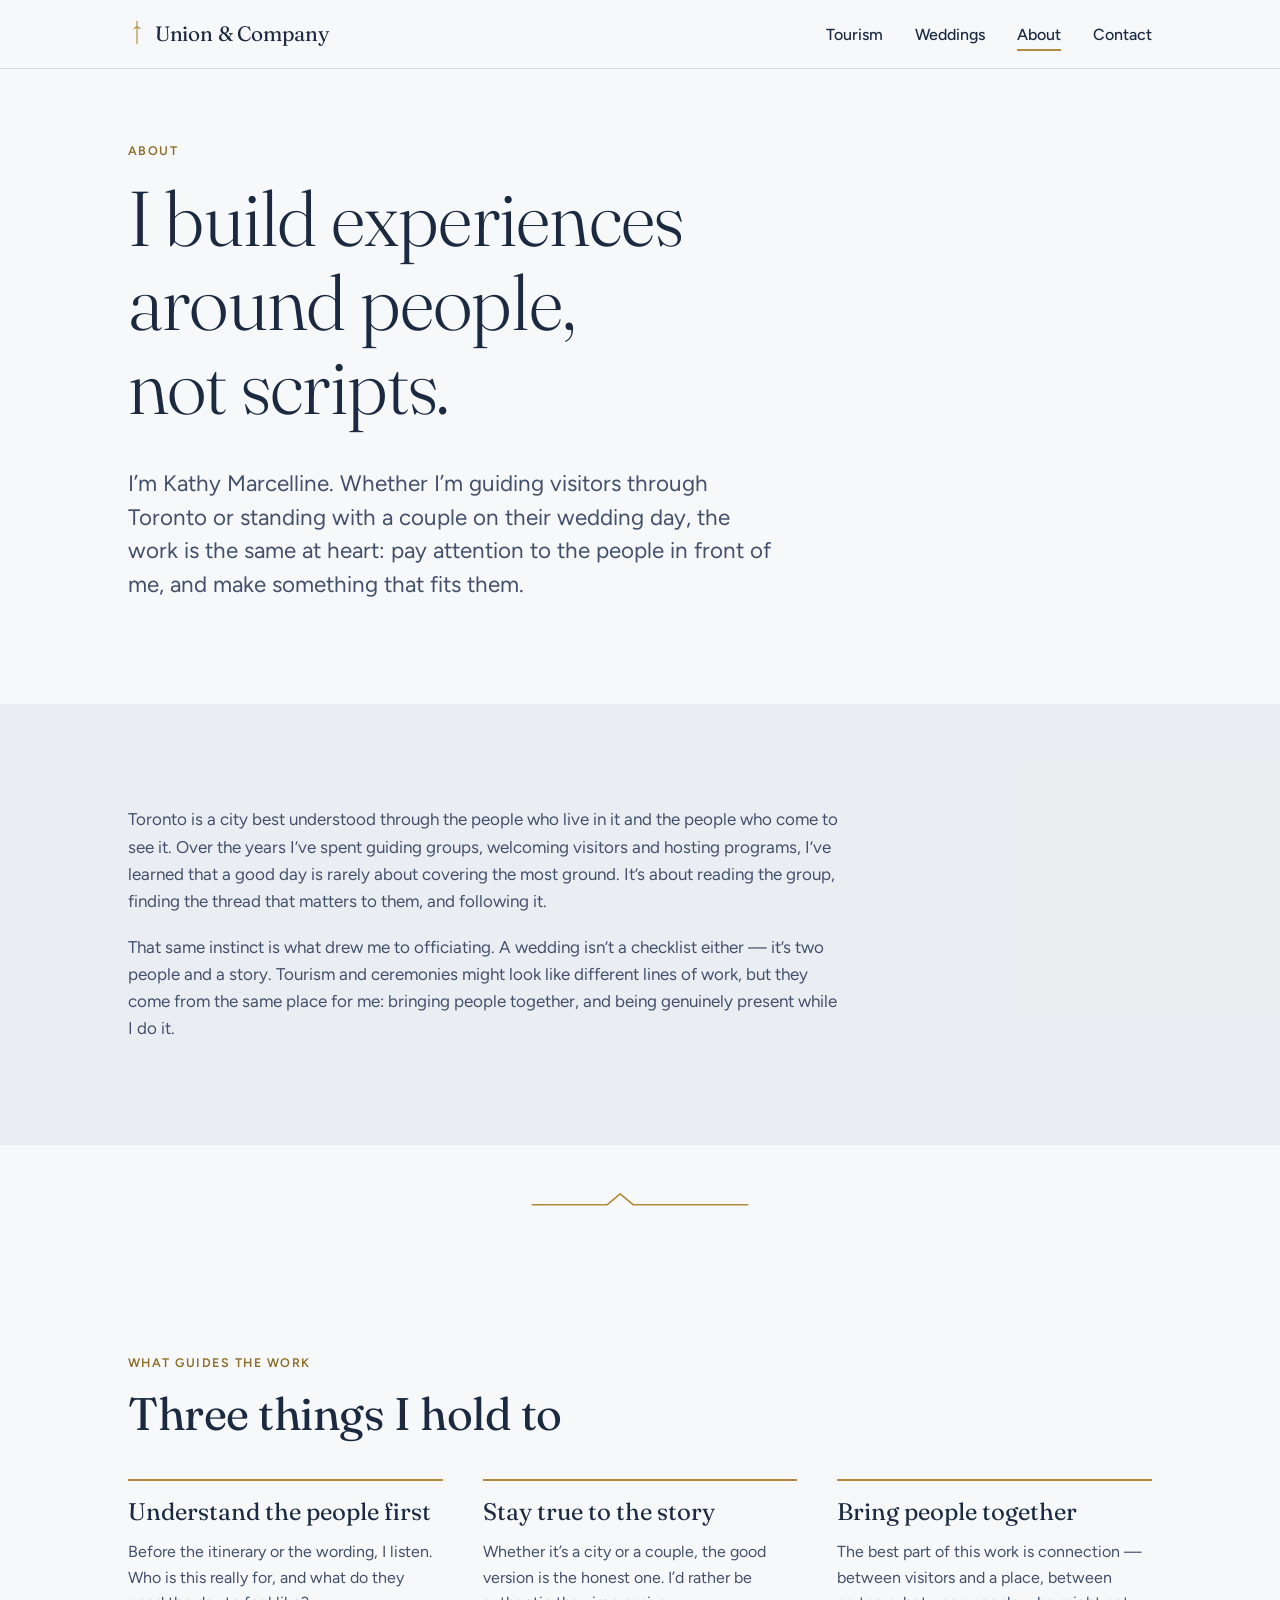
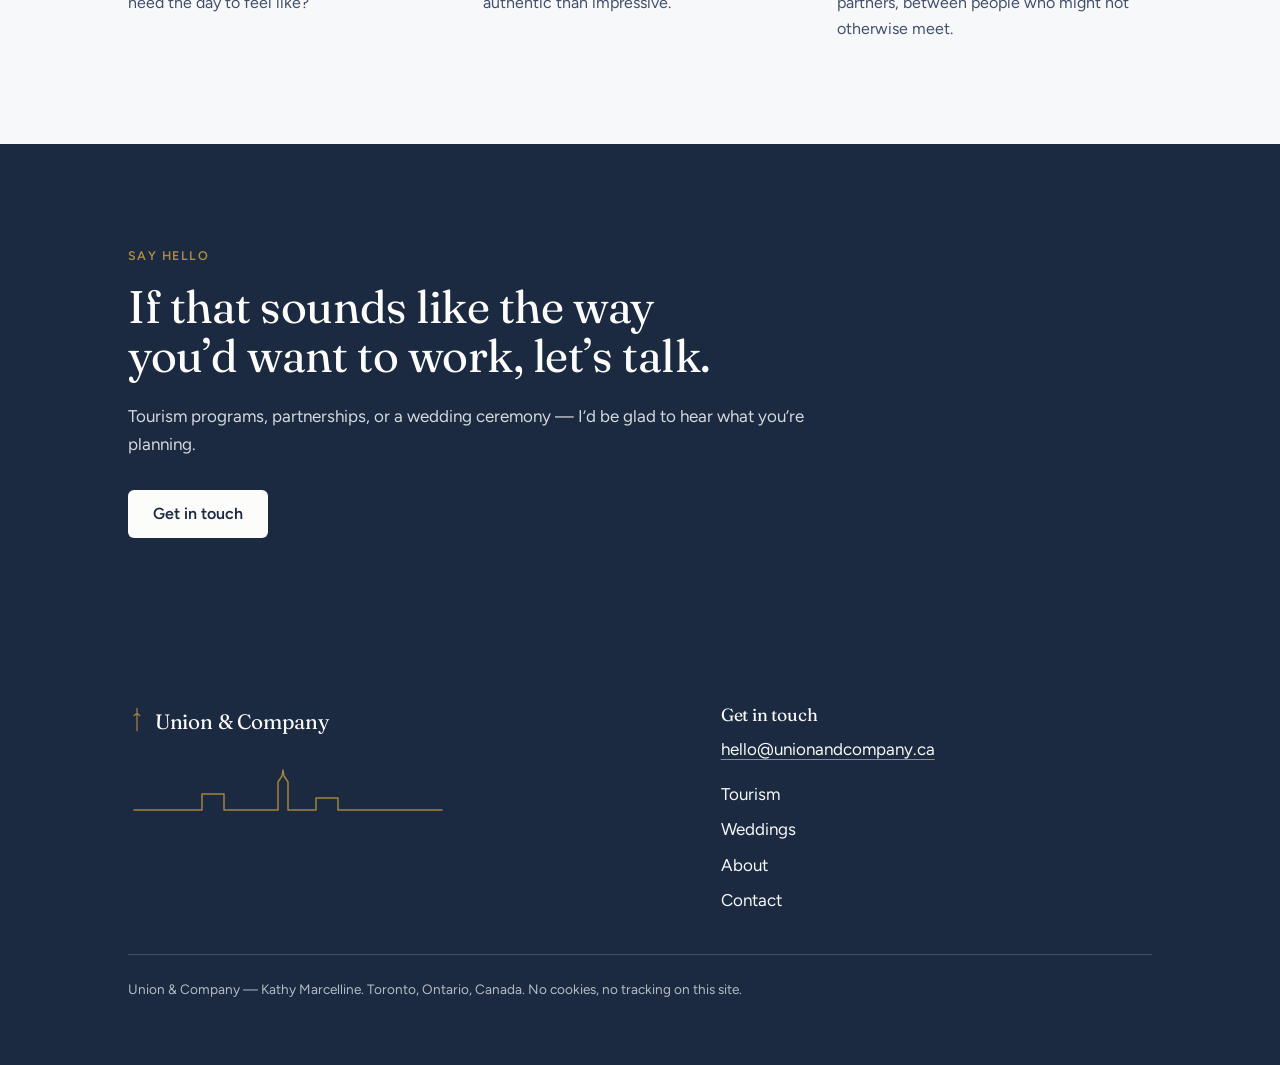
==== about.html @ 8b85e6c8 "Initial site — Union & Company Hand-coded static site (HTML/CSS/vanilla JS, no build step) for Kathy" ====
<!DOCTYPE html>
<html lang="en-CA" class="no-js">
<head>
  <meta charset="utf-8">
  <meta name="viewport" content="width=device-width, initial-scale=1">
  <title>About Kathy Marcelline | Union &amp; Company</title>
  <meta name="description" content="Kathy Marcelline is a Toronto tourism professional and wedding officiant. Her work — guiding and ceremonies alike — starts by understanding the people in front of her.">

  <meta property="og:type" content="website">
  <meta property="og:locale" content="en_CA">
  <meta property="og:site_name" content="Union &amp; Company">
  <meta property="og:title" content="About Kathy Marcelline | Union &amp; Company">
  <meta property="og:description" content="A Toronto tourism professional and wedding officiant whose work starts by understanding the people in front of her.">
  <meta property="og:url" content="https://example.com/about.html">
  <!-- TODO: confirm with Kathy — set the live og:url and add an og:image share graphic (1200×630). -->

  <script>document.documentElement.className = document.documentElement.className.replace('no-js', 'js');</script>

  <link rel="icon" href="assets/favicon.svg" type="image/svg+xml">
  <link rel="preconnect" href="https://fonts.googleapis.com">
  <link rel="preconnect" href="https://fonts.gstatic.com" crossorigin>
  <link href="https://fonts.googleapis.com/css2?family=Fraunces:opsz,wght@9..144,300;9..144,400;9..144,500&family=Figtree:wght@400;500;600&display=swap" rel="stylesheet">
  <link rel="stylesheet" href="css/styles.css">
</head>
<body>
  <a class="skip-link" href="#main">Skip to content</a>

  <header class="site-header">
    <div class="container site-header__inner">
      <a class="wordmark" href="index.html" aria-label="Union and Company — home">
        <svg class="nav-mark" viewBox="0 0 24 40" aria-hidden="true" focusable="false">
          <path d="M12 3 V33 M8 13 Q12 8 16 13"/>
        </svg>
        <span>Union &amp; Company</span>
      </a>
      <button class="nav-toggle" aria-expanded="false" aria-controls="site-nav">
        <span class="nav-toggle__bars" aria-hidden="true"><span></span></span>
        Menu
      </button>
      <nav class="site-nav" id="site-nav" aria-label="Primary">
        <ul>
          <li><a href="tourism.html">Tourism</a></li>
          <li><a href="weddings.html">Weddings</a></li>
          <li><a href="about.html" aria-current="page">About</a></li>
          <li><a href="contact.html">Contact</a></li>
        </ul>
      </nav>
    </div>
  </header>

  <main id="main">
    <!-- Hero -->
    <section class="band hero">
      <div class="container">
        <span class="eyebrow">About</span>
        <h1>I build experiences around people, not scripts.</h1>
        <p class="lead measure">I&rsquo;m Kathy Marcelline. Whether I&rsquo;m guiding visitors through Toronto or
          standing with a couple on their wedding day, the work is the same at heart: pay attention to the people
          in front of me, and make something that fits them.</p>
      </div>
    </section>

    <!-- Narrative -->
    <section class="band band--soft">
      <div class="container">
        <div class="reveal measure prose">
          <p>Toronto is a city best understood through the people who live in it and the people who come to see
            it. Over the years I&rsquo;ve spent guiding groups, welcoming visitors and hosting programs, I&rsquo;ve
            learned that a good day is rarely about covering the most ground. It&rsquo;s about reading the group,
            finding the thread that matters to them, and following it.</p>
          <p>That same instinct is what drew me to officiating. A wedding isn&rsquo;t a checklist either &mdash;
            it&rsquo;s two people and a story. Tourism and ceremonies might look like different lines of work, but
            they come from the same place for me: bringing people together, and being genuinely present while I
            do it.</p>
        </div>
      </div>
    </section>

    <div class="divider" aria-hidden="true">
      <svg viewBox="0 0 200 24" focusable="false">
        <path d="M2 18 L70 18 L82 8 L94 18 L198 18" fill="none" stroke="#B08D3E"
              stroke-width="1.5" stroke-linecap="round" stroke-linejoin="round"/>
      </svg>
    </div>

    <!-- Values -->
    <section class="band">
      <div class="container">
        <div class="reveal">
          <span class="eyebrow">What guides the work</span>
          <h2>Three things I hold to</h2>
        </div>
        <div class="values">
          <article class="value">
            <h3>Understand the people first</h3>
            <p>Before the itinerary or the wording, I listen. Who is this really for, and what do they need the
              day to feel like?</p>
          </article>
          <article class="value">
            <h3>Stay true to the story</h3>
            <p>Whether it&rsquo;s a city or a couple, the good version is the honest one. I&rsquo;d rather be
              authentic than impressive.</p>
          </article>
          <article class="value">
            <h3>Bring people together</h3>
            <p>The best part of this work is connection &mdash; between visitors and a place, between partners,
              between people who might not otherwise meet.</p>
          </article>
        </div>
      </div>
    </section>

    <!-- CTA -->
    <section class="band band--ink">
      <div class="container">
        <div class="reveal measure">
          <span class="eyebrow">Say hello</span>
          <h2>If that sounds like the way you&rsquo;d want to work, let&rsquo;s talk.</h2>
          <p>Tourism programs, partnerships, or a wedding ceremony &mdash; I&rsquo;d be glad to hear what
            you&rsquo;re planning.</p>
          <div class="btn-row">
            <a class="btn btn-primary" href="contact.html">Get in touch</a>
          </div>
        </div>
      </div>
    </section>
  </main>

  <footer class="footer">
    <div class="container">
      <div class="footer__top">
        <div>
          <span class="footer__mark">
            <svg class="nav-mark" viewBox="0 0 24 40" aria-hidden="true" focusable="false">
              <path d="M12 3 V33 M8 13 Q12 8 16 13"/>
            </svg>
            <span class="wordmark" style="pointer-events:none;">Union &amp; Company</span>
          </span>
          <svg class="skyline" viewBox="0 0 320 60" aria-hidden="true" focusable="false">
            <path d="M6 46 L74 46 L74 30 L96 30 L96 46 L150 46 L150 18 L154 12 L155 6 L156 12 L160 18 L160 46 L188 46 L188 34 L210 34 L210 46 L314 46"/>
          </svg>
        </div>
        <div class="footer__contact">
          <h2>Get in touch</h2>
          <!-- TODO: confirm with Kathy — replace with her real business email. -->
          <p><a href="mailto:hello@unionandcompany.ca">hello@unionandcompany.ca</a></p>
          <nav aria-label="Footer">
            <ul>
              <li><a href="tourism.html">Tourism</a></li>
              <li><a href="weddings.html">Weddings</a></li>
              <li><a href="about.html">About</a></li>
              <li><a href="contact.html">Contact</a></li>
            </ul>
          </nav>
        </div>
      </div>
      <div class="footer__legal">
        <p>Union &amp; Company &mdash; Kathy Marcelline. Toronto, Ontario, Canada.
          No cookies, no tracking on this site.</p>
      </div>
    </div>
  </footer>

  <script src="js/main.js"></script>
</body>
</html>
---- css/styles.css ----
/* ==========================================================================
   Union & Company — styles.css
   Hand-coded, framework-free. Mobile-first.
   Sections:
     1. Tokens & root
     2. Reset & base
     3. Typography
     4. Layout helpers (container, bands, rhythm)
     5. Skyline motif
     6. Header & navigation
     7. Buttons & links
     8. Components (cards, steps, services, quotes, form)
     9. Footer
    10. Motion (reveal, skyline draw) & reduced-motion
   ========================================================================== */

/* 1. Tokens & root ---------------------------------------------------------- */
:root {
  --ink:     #1B2A41;  /* navy — headings, footer, primary buttons, dark bands */
  --paper:   #F6F8F9;  /* cool-tinted near-white base */
  --brass:   #B08D3E;  /* muted brass — decorative rules, motif, underlines     */
  --slate:   #43506B;  /* body text                                            */
  --harbour: #7E97AD;  /* soft blue — subtle backgrounds, borders              */
  --white:   #FCFCFB;  /* cards on paper, text on ink                          */

  /* Brass is only ~2.9:1 on paper, which fails WCAG AA for text. This deeper
     brass reaches ~4.6:1 on paper and is used for eyebrow TEXT on light bands.
     The full --brass is reserved for non-text decoration and for text on navy
     (where --brass reaches ~4.6:1). */
  --brass-deep: #8A6D28;

  /* Fluid type scale */
  --fs-eyebrow: 0.78rem;
  --fs-body:    1.0625rem;
  --fs-lead:    clamp(1.15rem, 1.02rem + 0.5vw, 1.4rem);
  --fs-h3:      clamp(1.2rem, 1.05rem + 0.6vw, 1.5rem);
  --fs-h2:      clamp(1.75rem, 1.25rem + 2vw, 2.85rem);
  --fs-h1:      clamp(2.6rem, 1.55rem + 4.3vw, 4.85rem);

  --measure: 65ch;
  --container: 1120px;
  --gutter: clamp(1.25rem, 5vw, 3rem);
  --band-y: clamp(3.25rem, 8vw, 6.5rem);
  --radius: 6px;

  --font-display: 'Fraunces', Georgia, 'Times New Roman', serif;
  --font-body: 'Figtree', -apple-system, BlinkMacSystemFont, 'Segoe UI', sans-serif;
}

/* 2. Reset & base ----------------------------------------------------------- */
*, *::before, *::after { box-sizing: border-box; }

html { -webkit-text-size-adjust: 100%; }

body {
  margin: 0;
  background: var(--paper);
  color: var(--slate);
  font-family: var(--font-body);
  font-size: var(--fs-body);
  font-weight: 400;
  line-height: 1.6;
  text-rendering: optimizeLegibility;
  -webkit-font-smoothing: antialiased;
}

img, svg { max-width: 100%; }
svg { display: block; }

/* Skip link */
.skip-link {
  position: absolute;
  left: 0.75rem;
  top: -100%;
  z-index: 100;
  background: var(--ink);
  color: var(--white);
  padding: 0.65rem 1rem;
  border-radius: var(--radius);
  font-weight: 600;
  text-decoration: none;
}
.skip-link:focus { top: 0.75rem; }

/* Visible focus for everything. Never removed. */
:focus-visible {
  outline: 2px solid var(--brass);
  outline-offset: 2px;
  border-radius: 2px;
}
/* On navy bands, brass outline needs no change (contrast ~4.6:1). */

.visually-hidden {
  position: absolute !important;
  width: 1px; height: 1px;
  padding: 0; margin: -1px;
  overflow: hidden; clip: rect(0 0 0 0);
  white-space: nowrap; border: 0;
}

/* 3. Typography ------------------------------------------------------------- */
h1, h2, h3, h4 {
  font-family: var(--font-display);
  font-optical-sizing: auto;
  color: var(--ink);
  font-weight: 300;
  line-height: 1.08;
  letter-spacing: -0.01em;
  margin: 0 0 0.5em;
  text-wrap: balance;
}

h1 { font-size: var(--fs-h1); }
h2 { font-size: var(--fs-h2); font-weight: 400; }
h3 { font-size: var(--fs-h3); font-weight: 400; line-height: 1.2; letter-spacing: 0; }

p { margin: 0 0 1.15rem; max-width: var(--measure); }
p:last-child { margin-bottom: 0; }

.lead { font-size: var(--fs-lead); color: var(--slate); line-height: 1.5; }

.eyebrow {
  display: block;
  font-family: var(--font-body);
  font-weight: 600;
  font-size: var(--fs-eyebrow);
  text-transform: uppercase;
  letter-spacing: 0.12em;
  color: var(--brass-deep);
  margin: 0 0 1rem;
}

/* 4. Layout helpers --------------------------------------------------------- */
.container {
  width: 100%;
  max-width: var(--container);
  margin-inline: auto;
  padding-inline: var(--gutter);
}

.band { padding-block: var(--band-y); }

.band--ink {
  background: var(--ink);
  color: var(--paper);
}
.band--ink h1, .band--ink h2, .band--ink h3 { color: var(--white); }
.band--ink p { color: rgba(246, 248, 249, 0.85); }
.band--ink .eyebrow { color: var(--brass); }

.band--soft { background: rgba(126, 151, 173, 0.10); } /* harbour tint */

.stack > * + * { margin-top: 1.15rem; }
.measure { max-width: var(--measure); }
.center { text-align: center; margin-inline: auto; }

/* Section divider (short skyline segment) */
.divider {
  display: flex;
  justify-content: center;
  padding-block: clamp(1.5rem, 4vw, 2.5rem);
}
.divider svg { width: min(220px, 60%); height: auto; }

/* 5. Skyline motif ---------------------------------------------------------- */
.skyline path {
  fill: none;
  stroke: var(--brass);
  stroke-width: 1.5;
  stroke-linejoin: round;
  stroke-linecap: round;
  vector-effect: non-scaling-stroke;
}
.band--ink .skyline path,
.footer .skyline path { stroke: var(--brass); }

/* Hero drawing — the detailed Toronto line art, painted via an alpha mask so it
   inherits our palette. The PNG is a keyed line drawing (transparent ground). */
.skyline-hero {
  width: 100%;
  max-width: 760px;
  aspect-ratio: 2000 / 1091;
  margin-top: clamp(2rem, 5vw, 3.25rem);
  background-color: var(--ink);
  -webkit-mask: url(../assets/skyline.png) left center / contain no-repeat;
          mask: url(../assets/skyline.png) left center / contain no-repeat;
}

.nav-mark { width: 18px; height: auto; flex: none; }
.nav-mark path { stroke: var(--brass); stroke-width: 1.5; fill: none; stroke-linecap: round; }

/* 6. Header & navigation ---------------------------------------------------- */
.site-header {
  position: sticky;
  top: 0;
  z-index: 50;
  background: rgba(246, 248, 249, 0.92);
  backdrop-filter: saturate(140%) blur(6px);
  border-bottom: 1px solid rgba(126, 151, 173, 0.30);
}
.site-header__inner {
  display: flex;
  align-items: center;
  justify-content: space-between;
  gap: 1rem;
  min-height: 68px;
}

.wordmark {
  display: inline-flex;
  align-items: center;
  gap: 0.55rem;
  text-decoration: none;
  color: var(--ink);
  font-family: var(--font-display);
  font-optical-sizing: auto;
  font-weight: 400;
  font-size: 1.3rem;
  letter-spacing: -0.01em;
  white-space: nowrap;
}
.wordmark:focus-visible { outline-offset: 4px; }

.nav-toggle {
  display: none;
  align-items: center;
  gap: 0.5rem;
  background: none;
  border: 1px solid rgba(126, 151, 173, 0.5);
  border-radius: var(--radius);
  color: var(--ink);
  font-family: var(--font-body);
  font-weight: 600;
  font-size: 0.9rem;
  padding: 0.5rem 0.75rem;
  cursor: pointer;
}
.nav-toggle__bars { width: 18px; height: 12px; position: relative; }
.nav-toggle__bars::before,
.nav-toggle__bars::after,
.nav-toggle__bars span {
  content: ""; position: absolute; left: 0; right: 0; height: 1.5px;
  background: var(--ink);
}
.nav-toggle__bars::before { top: 0; }
.nav-toggle__bars span { top: 5px; }
.nav-toggle__bars::after { bottom: 0; }

.site-nav ul {
  list-style: none;
  margin: 0;
  padding: 0;
  display: flex;
  gap: clamp(1rem, 2.5vw, 2.25rem);
  align-items: center;
}
.site-nav a {
  text-decoration: none;
  color: var(--ink);
  font-weight: 500;
  font-size: 1rem;
  padding: 0.35rem 0;
  border-bottom: 2px solid transparent;
}
.site-nav a:hover { border-bottom-color: var(--brass); }
.site-nav a[aria-current="page"] {
  border-bottom-color: var(--brass);
  color: var(--ink);
}

/* Mobile: JS enhances into a toggle. Without JS, nav stays visible. */
@media (max-width: 767px) {
  .js .nav-toggle { display: inline-flex; }
  .js .site-nav {
    display: none;
    position: absolute;
    left: 0; right: 0; top: 100%;
    background: var(--paper);
    border-bottom: 1px solid rgba(126, 151, 173, 0.3);
    padding: 0.5rem var(--gutter) 1.25rem;
  }
  .js .site-nav.is-open { display: block; }
  .site-nav ul { flex-direction: column; align-items: flex-start; gap: 0.25rem; }
  .site-nav li { width: 100%; }
  .site-nav a { display: block; width: 100%; padding: 0.75rem 0; }
  .site-header { position: relative; } /* allow absolute dropdown positioning */
}

/* 7. Buttons & links -------------------------------------------------------- */
.btn {
  display: inline-flex;
  align-items: center;
  justify-content: center;
  font-family: var(--font-body);
  font-weight: 600;
  font-size: 1rem;
  line-height: 1.2;
  text-decoration: none;
  border: 1px solid transparent;
  border-radius: var(--radius);
  padding: 0.85rem 1.5rem;
  cursor: pointer;
  position: relative;
  overflow: hidden;
}
.btn-primary {
  background: var(--ink);
  color: var(--white);
}
.btn-primary::after {
  content: "";
  position: absolute;
  left: 0; right: 0; bottom: 0;
  height: 2px;
  background: var(--brass);
  transform: translateX(-101%);
  transition: transform 0.25s ease;
}
.btn-primary:hover::after,
.btn-primary:focus-visible::after { transform: translateX(0); }

/* Primary on a navy band inverts */
.band--ink .btn-primary {
  background: var(--white);
  color: var(--ink);
}

/* Text links / secondary links */
.link {
  color: var(--ink);
  font-weight: 600;
  text-decoration: underline;
  text-decoration-color: var(--brass);
  text-decoration-thickness: 1px;
  text-underline-offset: 5px;
}
.link:hover { text-decoration-thickness: 2px; }
.band--ink .link { color: var(--white); text-decoration-color: var(--brass); }

.arrow-link { white-space: nowrap; }

/* In-flow prose links */
.prose a {
  color: var(--ink);
  text-decoration: underline;
  text-decoration-color: var(--brass);
  text-decoration-thickness: 1px;
  text-underline-offset: 3px;
}
.prose a:hover { text-decoration-thickness: 2px; }

.btn-row {
  display: flex;
  flex-wrap: wrap;
  align-items: center;
  gap: 1.25rem 1.75rem;
  margin-top: 2rem;
}

/* 8. Components ------------------------------------------------------------- */

/* Hero */
.hero { padding-top: clamp(2.5rem, 6vw, 4.5rem); }
.hero h1 { margin-top: 0.25rem; max-width: 15ch; }
.hero .lead { max-width: 46ch; }

/* Service card grid */
.card-grid {
  display: grid;
  grid-template-columns: 1fr;
  gap: clamp(1rem, 2.5vw, 1.75rem);
  margin-top: 2.5rem;
}
@media (min-width: 720px) {
  .card-grid--3 { grid-template-columns: repeat(3, 1fr); }
}
.card {
  background: var(--white);
  border: 1px solid rgba(126, 151, 173, 0.45);
  border-radius: var(--radius);
  padding: clamp(1.5rem, 3vw, 2rem);
}
.card h3 { margin-bottom: 0.4rem; }
.card p { color: var(--slate); font-size: 1rem; }

/* Services list (tourism) */
.service-list {
  display: grid;
  gap: clamp(1.75rem, 4vw, 2.75rem);
  margin-top: 2.75rem;
}
@media (min-width: 720px) {
  .service-list { grid-template-columns: repeat(2, 1fr); }
  .service-list .service--lead { grid-column: 1 / -1; }
}
.service {
  border-top: 1px solid rgba(126, 151, 173, 0.5);
  padding-top: 1.25rem;
}
.service--lead { border-top: 2px solid var(--brass); }
.service h3 { color: var(--ink); }
.service p { font-size: 1rem; margin-bottom: 0; }

/* Numbered steps (weddings) */
.steps {
  display: grid;
  gap: clamp(1.5rem, 3vw, 2.25rem);
  margin-top: 2.5rem;
  counter-reset: step;
}
@media (min-width: 720px) { .steps { grid-template-columns: repeat(3, 1fr); } }
.step { padding-top: 1rem; border-top: 1px solid rgba(126, 151, 173, 0.5); }
.step__num {
  font-family: var(--font-display);
  font-optical-sizing: auto;
  font-weight: 300;
  font-size: 2rem;
  color: var(--brass-deep);
  line-height: 1;
  display: block;
  margin-bottom: 0.6rem;
}
.step h3 { margin-bottom: 0.35rem; }
.step p { font-size: 1rem; margin-bottom: 0; }

/* Testimonials */
.quotes {
  display: grid;
  gap: clamp(1.5rem, 3vw, 2rem);
  margin-top: 2.5rem;
}
@media (min-width: 720px) { .quotes { grid-template-columns: repeat(2, 1fr); } }
.quote {
  background: var(--white);
  border: 1px solid rgba(126, 151, 173, 0.45);
  border-left: 3px solid var(--brass);
  border-radius: var(--radius);
  padding: clamp(1.5rem, 3vw, 2rem);
}
.quote blockquote {
  margin: 0 0 0.9rem;
  font-family: var(--font-display);
  font-optical-sizing: auto;
  font-weight: 400;
  font-size: 1.2rem;
  line-height: 1.4;
  color: var(--ink);
}
.quote figcaption { font-size: 0.95rem; color: var(--slate); }
.placeholder-note {
  display: inline-block;
  font-size: 0.72rem;
  font-weight: 600;
  text-transform: uppercase;
  letter-spacing: 0.08em;
  color: var(--brass-deep);
  background: rgba(176, 141, 62, 0.12);
  border-radius: 4px;
  padding: 0.15rem 0.45rem;
  margin-bottom: 0.75rem;
}

/* Wedding gateway (home) — deliberately modest */
.gateway {
  border: 1px solid rgba(126, 151, 173, 0.45);
  border-radius: var(--radius);
  padding: clamp(1.5rem, 4vw, 2.5rem);
  max-width: 46rem;
}
.gateway h2 { font-size: clamp(1.4rem, 1.1rem + 1.2vw, 1.9rem); }

/* Values (about) */
.values { display: grid; gap: clamp(1.75rem, 4vw, 2.5rem); margin-top: 2.5rem; }
@media (min-width: 720px) { .values { grid-template-columns: repeat(3, 1fr); } }
.value { border-top: 2px solid var(--brass); padding-top: 1.1rem; }
.value h3 { color: var(--ink); }
.value p { font-size: 1rem; margin-bottom: 0; }

/* Forms */
.form { max-width: 40rem; margin-top: 2.5rem; }
.form fieldset { border: 0; margin: 0 0 1.75rem; padding: 0; }
.form legend {
  font-family: var(--font-body);
  font-weight: 600;
  font-size: 1.05rem;
  color: var(--ink);
  padding: 0;
  margin-bottom: 0.75rem;
}
.field { margin-bottom: 1.4rem; }
.field label {
  display: block;
  font-weight: 600;
  font-size: 0.95rem;
  color: var(--ink);
  margin-bottom: 0.4rem;
}
.field .hint { font-weight: 400; color: var(--slate); font-size: 0.85rem; }
.field input,
.field select,
.field textarea {
  width: 100%;
  font-family: var(--font-body);
  font-size: 1rem;
  color: var(--slate);
  background: var(--white);
  border: 1px solid var(--harbour);
  border-radius: var(--radius);
  padding: 0.7rem 0.8rem;
}
.field textarea { min-height: 8rem; resize: vertical; }
.field input:focus-visible,
.field select:focus-visible,
.field textarea:focus-visible { outline: 2px solid var(--brass); outline-offset: 1px; }

.radio-group { display: grid; gap: 0.65rem; }
.radio {
  display: flex;
  align-items: flex-start;
  gap: 0.65rem;
  border: 1px solid rgba(126, 151, 173, 0.5);
  border-radius: var(--radius);
  padding: 0.85rem 1rem;
  cursor: pointer;
}
.radio input { width: auto; margin-top: 0.15rem; }
.radio:hover { border-color: var(--harbour); }
.radio span { font-weight: 500; color: var(--ink); }

.form .error {
  color: #8A2A2A; /* accessible dark red on paper */
  font-size: 0.9rem;
  font-weight: 600;
  margin-top: 0.35rem;
}
.field input[aria-invalid="true"],
.field textarea[aria-invalid="true"] { border-color: #8A2A2A; }

.form-note { font-size: 0.95rem; margin-top: 1.5rem; }

/* Contact aside */
.contact-aside p { font-size: 1rem; }
@media (min-width: 900px) {
  .contact-layout { display: grid; grid-template-columns: 1.4fr 1fr; gap: clamp(2rem, 5vw, 4rem); align-items: start; }
  .contact-layout .form { margin-top: 1.5rem; }
}

/* 9. Footer ----------------------------------------------------------------- */
.footer {
  background: var(--ink);
  color: var(--paper);
  padding-block: clamp(2.5rem, 6vw, 4rem);
}
.footer a { color: var(--paper); }
.footer__top { display: grid; gap: 2rem; }
@media (min-width: 720px) {
  .footer__top { grid-template-columns: 1.3fr 1fr; align-items: start; }
}
.footer__mark { display: inline-flex; align-items: center; gap: 0.55rem; }
.footer__mark .wordmark { color: var(--white); }
.footer .skyline { width: min(320px, 100%); margin-top: 1.25rem; opacity: 0.9; }
.footer h2 { font-size: 1.1rem; color: var(--white); margin-bottom: 0.75rem; }
.footer nav ul { list-style: none; margin: 0; padding: 0; display: grid; gap: 0.5rem; }
.footer nav a { text-decoration: none; }
.footer nav a:hover { text-decoration: underline; text-decoration-color: var(--brass); text-underline-offset: 4px; }
.footer__contact a {
  text-decoration: underline;
  text-decoration-color: var(--brass);
  text-underline-offset: 4px;
}
.footer__legal {
  margin-top: 2.5rem;
  padding-top: 1.5rem;
  border-top: 1px solid rgba(246, 248, 249, 0.18);
  font-size: 0.85rem;
  color: rgba(246, 248, 249, 0.7);
}
.footer__legal p { max-width: none; }

/* 10. Motion ---------------------------------------------------------------- */

/* Scroll reveal — visible by default (no-JS safe); JS opts elements in. */
.js .reveal {
  opacity: 0;
  transform: translateY(12px);
  transition: opacity 0.4s ease, transform 0.4s ease;
}
.js .reveal.is-visible { opacity: 1; transform: none; }

/* Skyline reveal — a left-to-right wipe that reads as the drawing being laid
   down. Driven by main.js so the drawing is ALWAYS visible without JS or under
   reduced motion; JS only clips-then-reveals when a wipe can actually play. */

/* Global reduced-motion opt-out */
@media (prefers-reduced-motion: reduce) {
  *, *::before, *::after {
    animation-duration: 0.001ms !important;
    animation-iteration-count: 1 !important;
    transition-duration: 0.001ms !important;
    scroll-behavior: auto !important;
  }
  .js .reveal { opacity: 1; transform: none; }
}
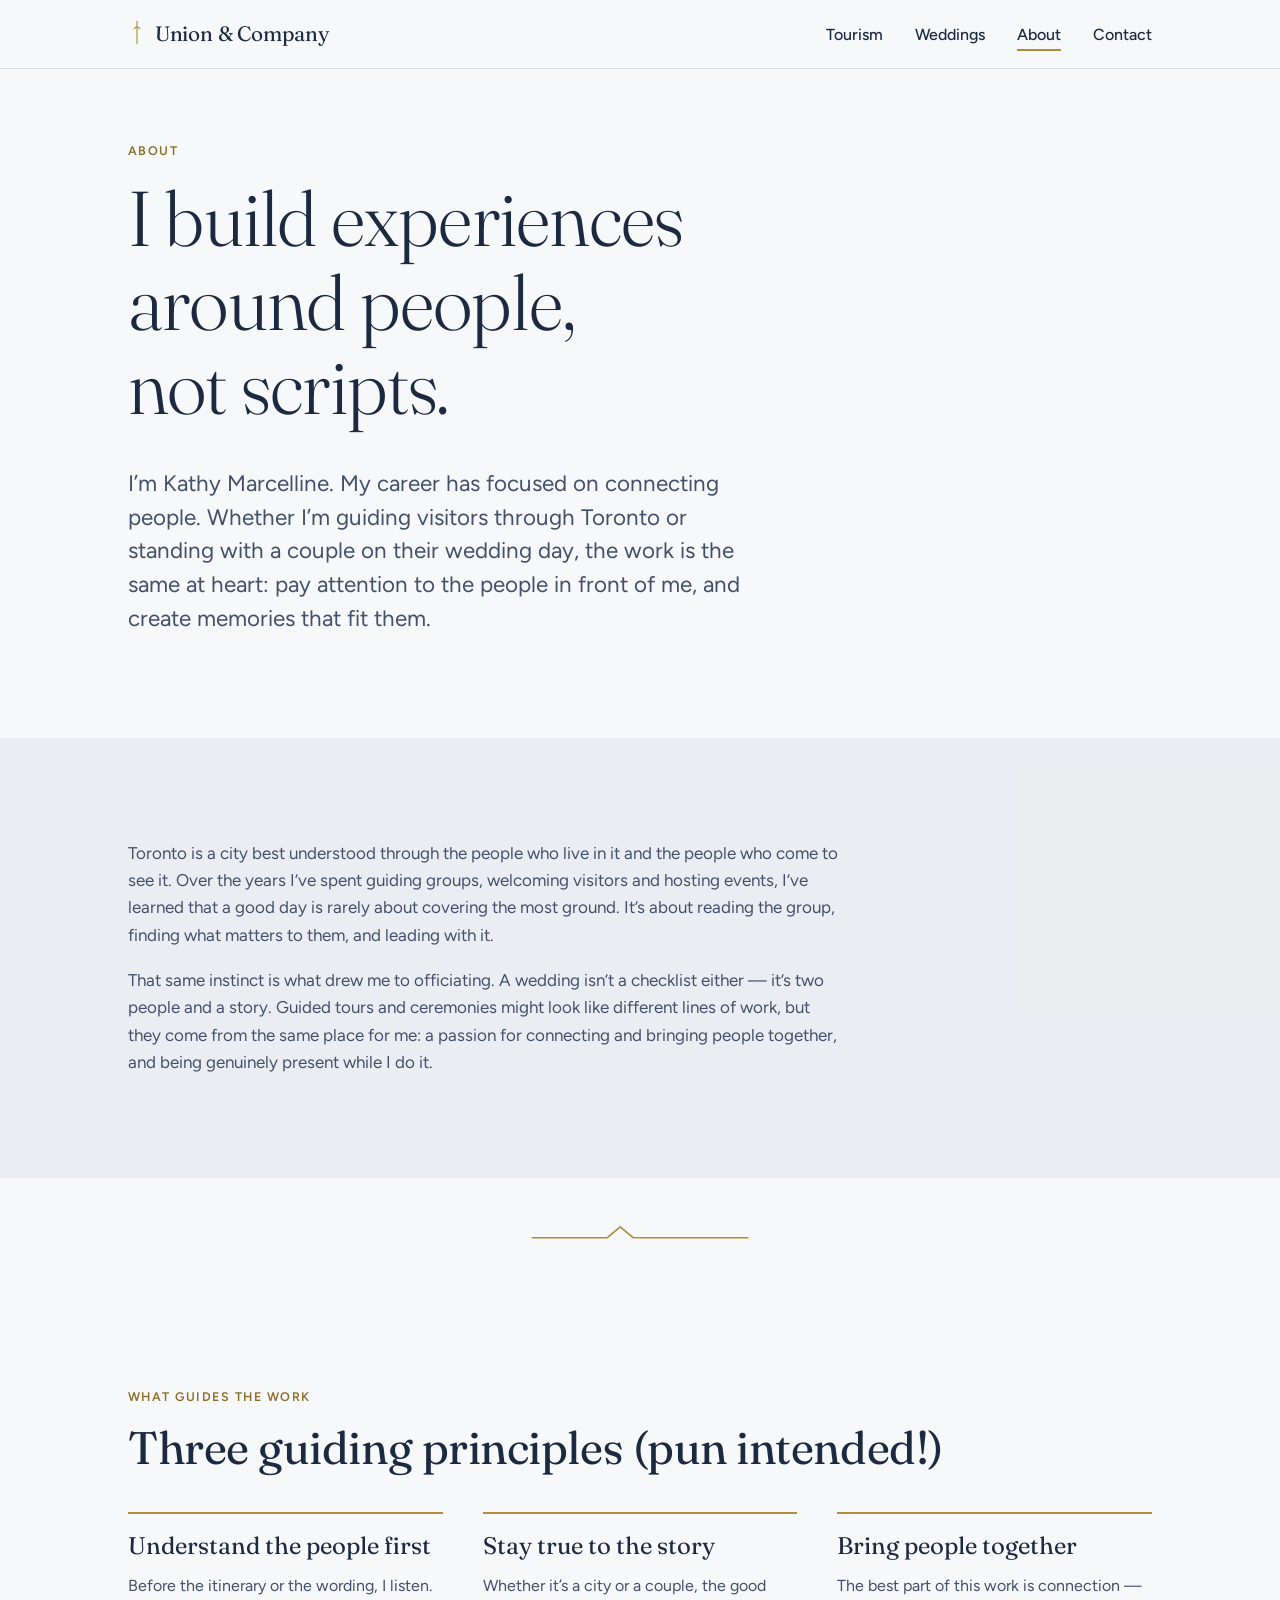
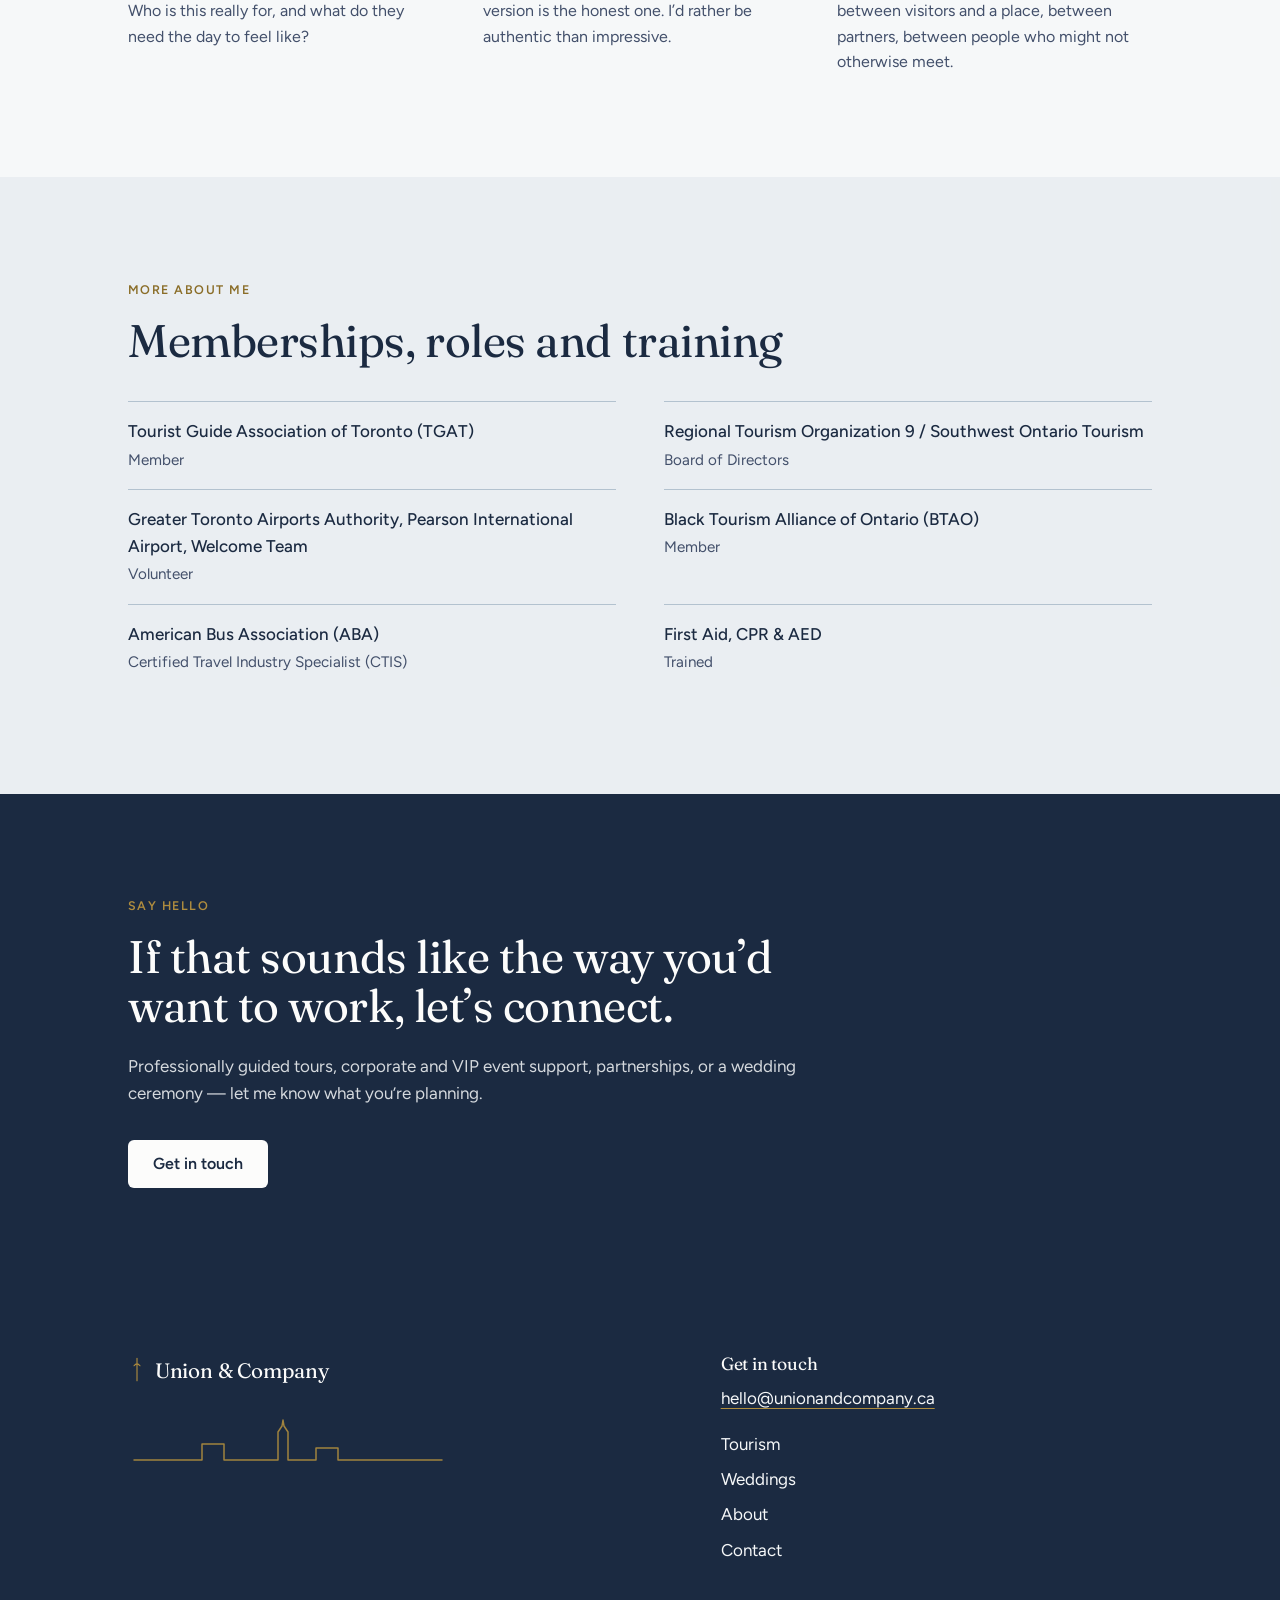
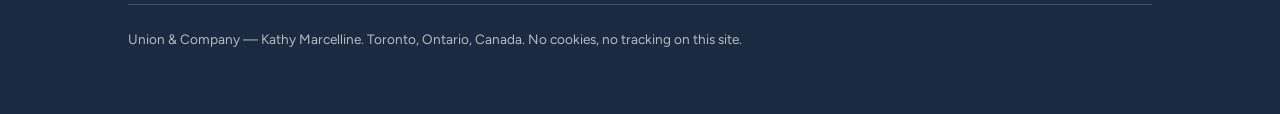
==== commit 055d9b0f: "Apply client copy edits, add photos, fix hero skyline reveal Client-requested changes across all pag" ====
--- a/about.html
+++ b/about.html
@@ -11,8 +11,13 @@
   <meta property="og:site_name" content="Union &amp; Company">
   <meta property="og:title" content="About Kathy Marcelline | Union &amp; Company">
   <meta property="og:description" content="A Toronto tourism professional and wedding officiant whose work starts by understanding the people in front of her.">
-  <meta property="og:url" content="https://example.com/about.html">
-  <!-- TODO: confirm with Kathy — set the live og:url and add an og:image share graphic (1200×630). -->
+  <meta property="og:url" content="https://tnb3000.github.io/unionandco/about.html">
+  <meta property="og:image" content="https://tnb3000.github.io/unionandco/assets/og-image.jpg">
+  <meta property="og:image:width" content="1200">
+  <meta property="og:image:height" content="630">
+  <meta property="og:image:alt" content="A tour group gathered on a brick lane in Toronto's Distillery District.">
+  <meta name="twitter:card" content="summary_large_image">
+  <!-- TODO: confirm with Kathy — og:url points at the GitHub Pages address; update if a custom domain goes live. -->
 
   <script>document.documentElement.className = document.documentElement.className.replace('no-js', 'js');</script>
 
@@ -54,9 +59,9 @@
       <div class="container">
         <span class="eyebrow">About</span>
         <h1>I build experiences around people, not scripts.</h1>
-        <p class="lead measure">I&rsquo;m Kathy Marcelline. Whether I&rsquo;m guiding visitors through Toronto or
-          standing with a couple on their wedding day, the work is the same at heart: pay attention to the people
-          in front of me, and make something that fits them.</p>
+        <p class="lead measure">I&rsquo;m Kathy Marcelline. My career has focused on connecting people. Whether
+          I&rsquo;m guiding visitors through Toronto or standing with a couple on their wedding day, the work is
+          the same at heart: pay attention to the people in front of me, and create memories that fit them.</p>
       </div>
     </section>
 
@@ -65,13 +70,13 @@
       <div class="container">
         <div class="reveal measure prose">
           <p>Toronto is a city best understood through the people who live in it and the people who come to see
-            it. Over the years I&rsquo;ve spent guiding groups, welcoming visitors and hosting programs, I&rsquo;ve
+            it. Over the years I&rsquo;ve spent guiding groups, welcoming visitors and hosting events, I&rsquo;ve
             learned that a good day is rarely about covering the most ground. It&rsquo;s about reading the group,
-            finding the thread that matters to them, and following it.</p>
+            finding what matters to them, and leading with it.</p>
           <p>That same instinct is what drew me to officiating. A wedding isn&rsquo;t a checklist either &mdash;
-            it&rsquo;s two people and a story. Tourism and ceremonies might look like different lines of work, but
-            they come from the same place for me: bringing people together, and being genuinely present while I
-            do it.</p>
+            it&rsquo;s two people and a story. Guided tours and ceremonies might look like different lines of work,
+            but they come from the same place for me: a passion for connecting and bringing people together, and
+            being genuinely present while I do it.</p>
         </div>
       </div>
     </section>
@@ -88,7 +93,7 @@
       <div class="container">
         <div class="reveal">
           <span class="eyebrow">What guides the work</span>
-          <h2>Three things I hold to</h2>
+          <h2>Three guiding principles (pun intended!)</h2>
         </div>
         <div class="values">
           <article class="value">
@@ -110,14 +115,50 @@
       </div>
     </section>
 
+    <!-- Affiliations -->
+    <section class="band band--soft">
+      <div class="container">
+        <div class="reveal">
+          <span class="eyebrow">More about me</span>
+          <h2>Memberships, roles and training</h2>
+        </div>
+        <ul class="affiliations">
+          <li>
+            <span class="affiliation__org">Tourist Guide Association of Toronto (TGAT)</span>
+            <span class="affiliation__role">Member</span>
+          </li>
+          <li>
+            <span class="affiliation__org">Regional Tourism Organization 9 / Southwest Ontario Tourism</span>
+            <span class="affiliation__role">Board of Directors</span>
+          </li>
+          <li>
+            <span class="affiliation__org">Greater Toronto Airports Authority, Pearson International Airport, Welcome Team</span>
+            <span class="affiliation__role">Volunteer</span>
+          </li>
+          <li>
+            <span class="affiliation__org">Black Tourism Alliance of Ontario (BTAO)</span>
+            <span class="affiliation__role">Member</span>
+          </li>
+          <li>
+            <span class="affiliation__org">American Bus Association (ABA)</span>
+            <span class="affiliation__role">Certified Travel Industry Specialist (CTIS)</span>
+          </li>
+          <li>
+            <span class="affiliation__org">First Aid, CPR &amp; AED</span>
+            <span class="affiliation__role">Trained</span>
+          </li>
+        </ul>
+      </div>
+    </section>
+
     <!-- CTA -->
     <section class="band band--ink">
       <div class="container">
         <div class="reveal measure">
           <span class="eyebrow">Say hello</span>
-          <h2>If that sounds like the way you&rsquo;d want to work, let&rsquo;s talk.</h2>
-          <p>Tourism programs, partnerships, or a wedding ceremony &mdash; I&rsquo;d be glad to hear what
-            you&rsquo;re planning.</p>
+          <h2>If that sounds like the way you&rsquo;d want to work, let&rsquo;s connect.</h2>
+          <p>Professionally guided tours, corporate and VIP event support, partnerships, or a wedding ceremony
+            &mdash; let me know what you&rsquo;re planning.</p>
           <div class="btn-row">
             <a class="btn btn-primary" href="contact.html">Get in touch</a>
           </div>
--- a/css/styles.css
+++ b/css/styles.css
@@ -66,6 +66,13 @@
 
 img, svg { max-width: 100%; }
 svg { display: block; }
+img { height: auto; }
+
+::selection { background: rgba(176, 141, 62, 0.28); color: var(--ink); }
+.band--ink ::selection,
+.footer ::selection { background: rgba(176, 141, 62, 0.45); color: var(--white); }
+
+input, textarea, select { accent-color: var(--ink); caret-color: var(--brass-deep); }
 
 /* Skip link */
 .skip-link {
@@ -161,6 +168,7 @@
   padding-block: clamp(1.5rem, 4vw, 2.5rem);
 }
 .divider svg { width: min(220px, 60%); height: auto; }
+.divider--start { justify-content: flex-start; padding-bottom: 0; }
 
 /* 5. Skyline motif ---------------------------------------------------------- */
 .skyline path {
@@ -184,6 +192,14 @@
   background-color: var(--ink);
   -webkit-mask: url(../assets/skyline.png) left center / contain no-repeat;
           mask: url(../assets/skyline.png) left center / contain no-repeat;
+}
+/* The drawing is laid down left-to-right once on load. A CSS animation (not a
+   JS-driven transition) so it cannot stall half-way; without JS or under
+   reduced motion the drawing is simply visible. */
+.js .skyline-hero { animation: skyline-wipe 1.6s cubic-bezier(0.22, 1, 0.36, 1) both; }
+@keyframes skyline-wipe {
+  from { clip-path: inset(0 100% 0 0); }
+  to   { clip-path: inset(0 0 0 0); }
 }
 
 .nav-mark { width: 18px; height: auto; flex: none; }
@@ -383,6 +399,49 @@
 .card h3 { margin-bottom: 0.4rem; }
 .card p { color: var(--slate); font-size: 1rem; }
 
+/* Photographs */
+.photo { margin: 0; }
+.photo img {
+  display: block;
+  width: 100%;
+  height: auto;
+  border-radius: var(--radius);
+  background: rgba(126, 151, 173, 0.18); /* holds the space while loading */
+}
+.photo figcaption {
+  margin-top: 0.75rem;
+  font-size: 0.85rem;
+  letter-spacing: 0.01em;
+  color: var(--slate);
+}
+.band--ink .photo figcaption { color: rgba(246, 248, 249, 0.72); }
+.photo--wide { margin-top: clamp(2.25rem, 5vw, 3.5rem); }
+
+/* Text beside a photograph (home, "How I work") */
+.split { display: grid; gap: clamp(2rem, 5vw, 3.5rem); align-items: center; }
+@media (min-width: 900px) {
+  .split { grid-template-columns: minmax(0, 1.1fr) minmax(0, 1fr); }
+}
+
+/* Affiliations (about) */
+.affiliations {
+  list-style: none;
+  margin: 2.25rem 0 0;
+  padding: 0;
+  display: grid;
+  gap: 0 clamp(1.5rem, 4vw, 3rem);
+}
+@media (min-width: 720px) { .affiliations { grid-template-columns: repeat(2, minmax(0, 1fr)); } }
+.affiliations li {
+  display: flex;
+  flex-direction: column;
+  gap: 0.15rem;
+  padding: 1rem 0 1.05rem;
+  border-top: 1px solid rgba(126, 151, 173, 0.5);
+}
+.affiliation__org { font-weight: 500; color: var(--ink); text-wrap: pretty; }
+.affiliation__role { font-size: 0.95rem; color: var(--slate); }
+
 /* Services list (tourism) */
 .service-list {
   display: grid;
@@ -403,10 +462,11 @@
 
 /* Numbered steps (weddings) */
 .steps {
+  list-style: none;
+  padding: 0;
   display: grid;
   gap: clamp(1.5rem, 3vw, 2.25rem);
-  margin-top: 2.5rem;
-  counter-reset: step;
+  margin: 2.5rem 0 0;
 }
 @media (min-width: 720px) { .steps { grid-template-columns: repeat(3, 1fr); } }
 .step { padding-top: 1rem; border-top: 1px solid rgba(126, 151, 173, 0.5); }
@@ -447,18 +507,6 @@
   color: var(--ink);
 }
 .quote figcaption { font-size: 0.95rem; color: var(--slate); }
-.placeholder-note {
-  display: inline-block;
-  font-size: 0.72rem;
-  font-weight: 600;
-  text-transform: uppercase;
-  letter-spacing: 0.08em;
-  color: var(--brass-deep);
-  background: rgba(176, 141, 62, 0.12);
-  border-radius: 4px;
-  padding: 0.15rem 0.45rem;
-  margin-bottom: 0.75rem;
-}
 
 /* Wedding gateway (home) — deliberately modest */
 .gateway {
@@ -540,6 +588,13 @@
 
 /* Contact aside */
 .contact-aside p { font-size: 1rem; }
+@media (max-width: 899px) {
+  .contact-aside {
+    margin-top: 2.5rem;
+    padding-top: 2rem;
+    border-top: 1px solid rgba(126, 151, 173, 0.5);
+  }
+}
 @media (min-width: 900px) {
   .contact-layout { display: grid; grid-template-columns: 1.4fr 1fr; gap: clamp(2rem, 5vw, 4rem); align-items: start; }
   .contact-layout .form { margin-top: 1.5rem; }
@@ -600,4 +655,5 @@
     scroll-behavior: auto !important;
   }
   .js .reveal { opacity: 1; transform: none; }
-}
+  .js .skyline-hero { animation: none; }
+}
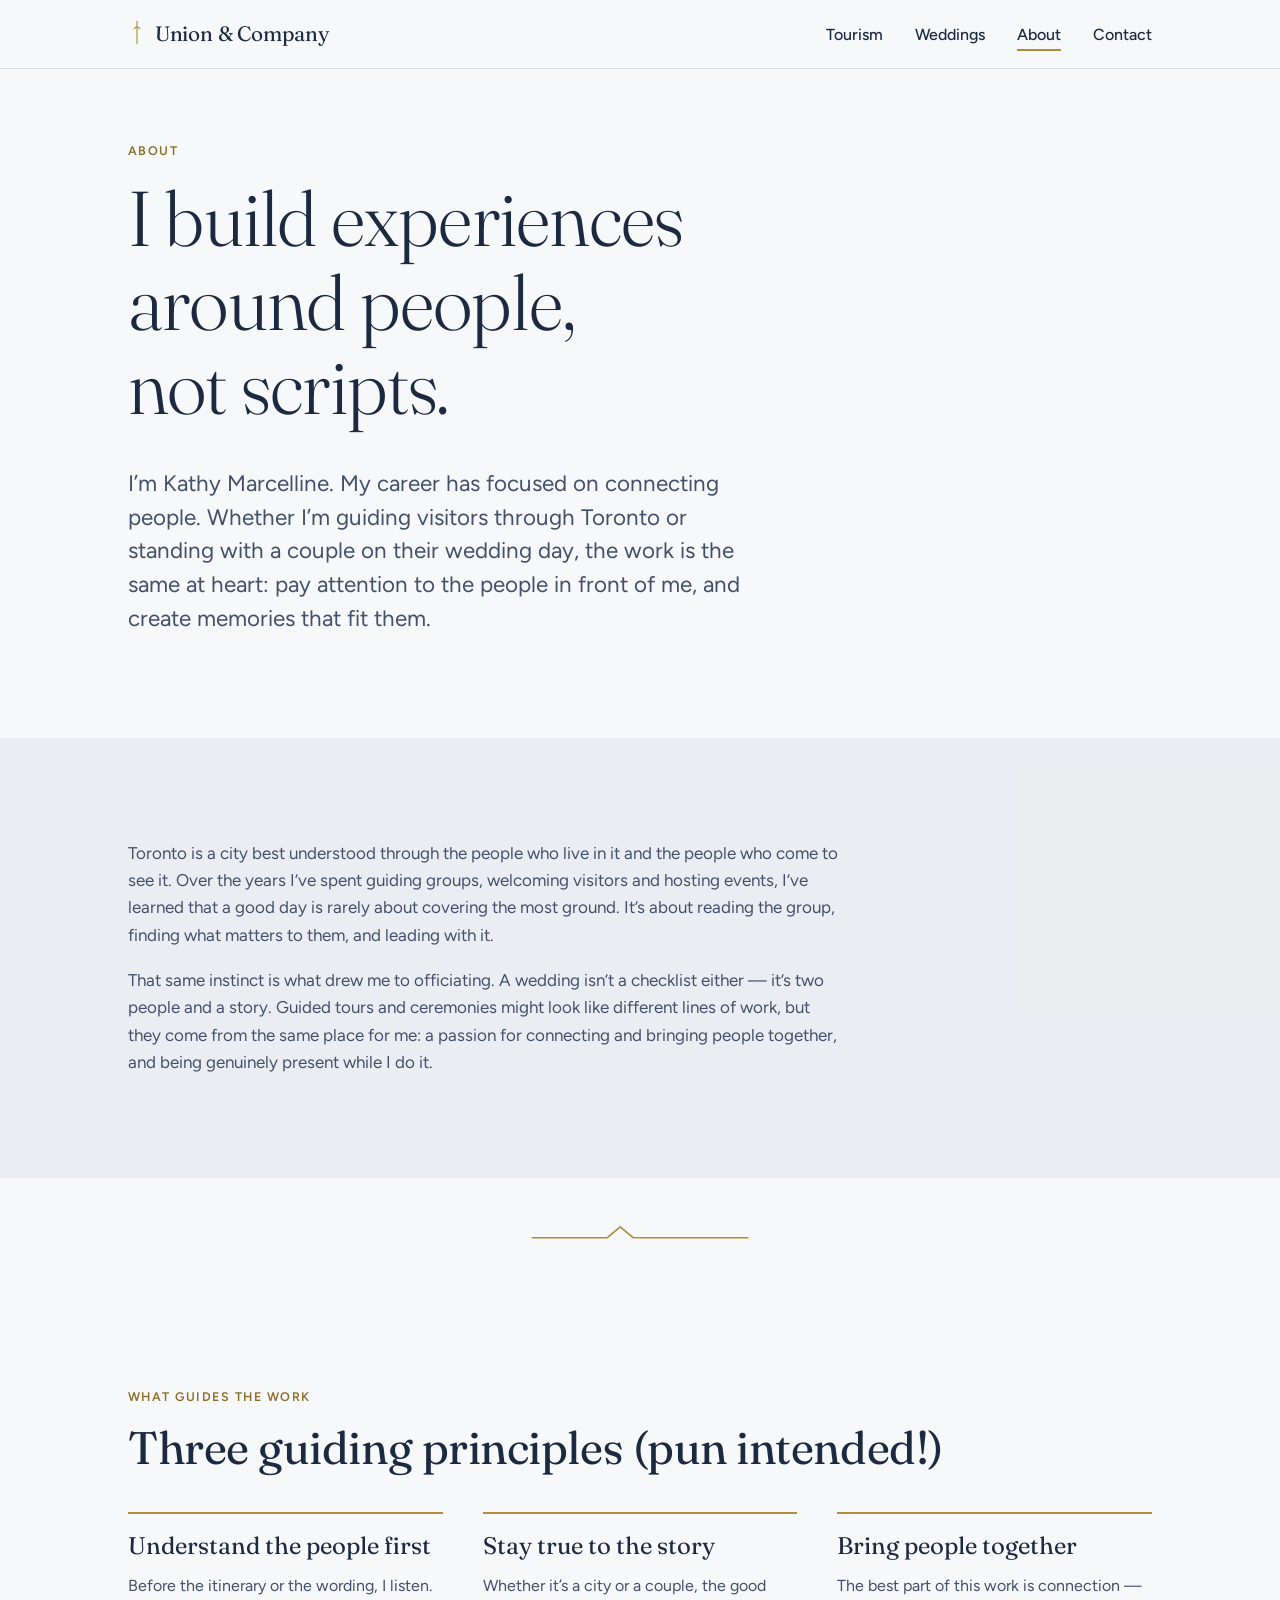
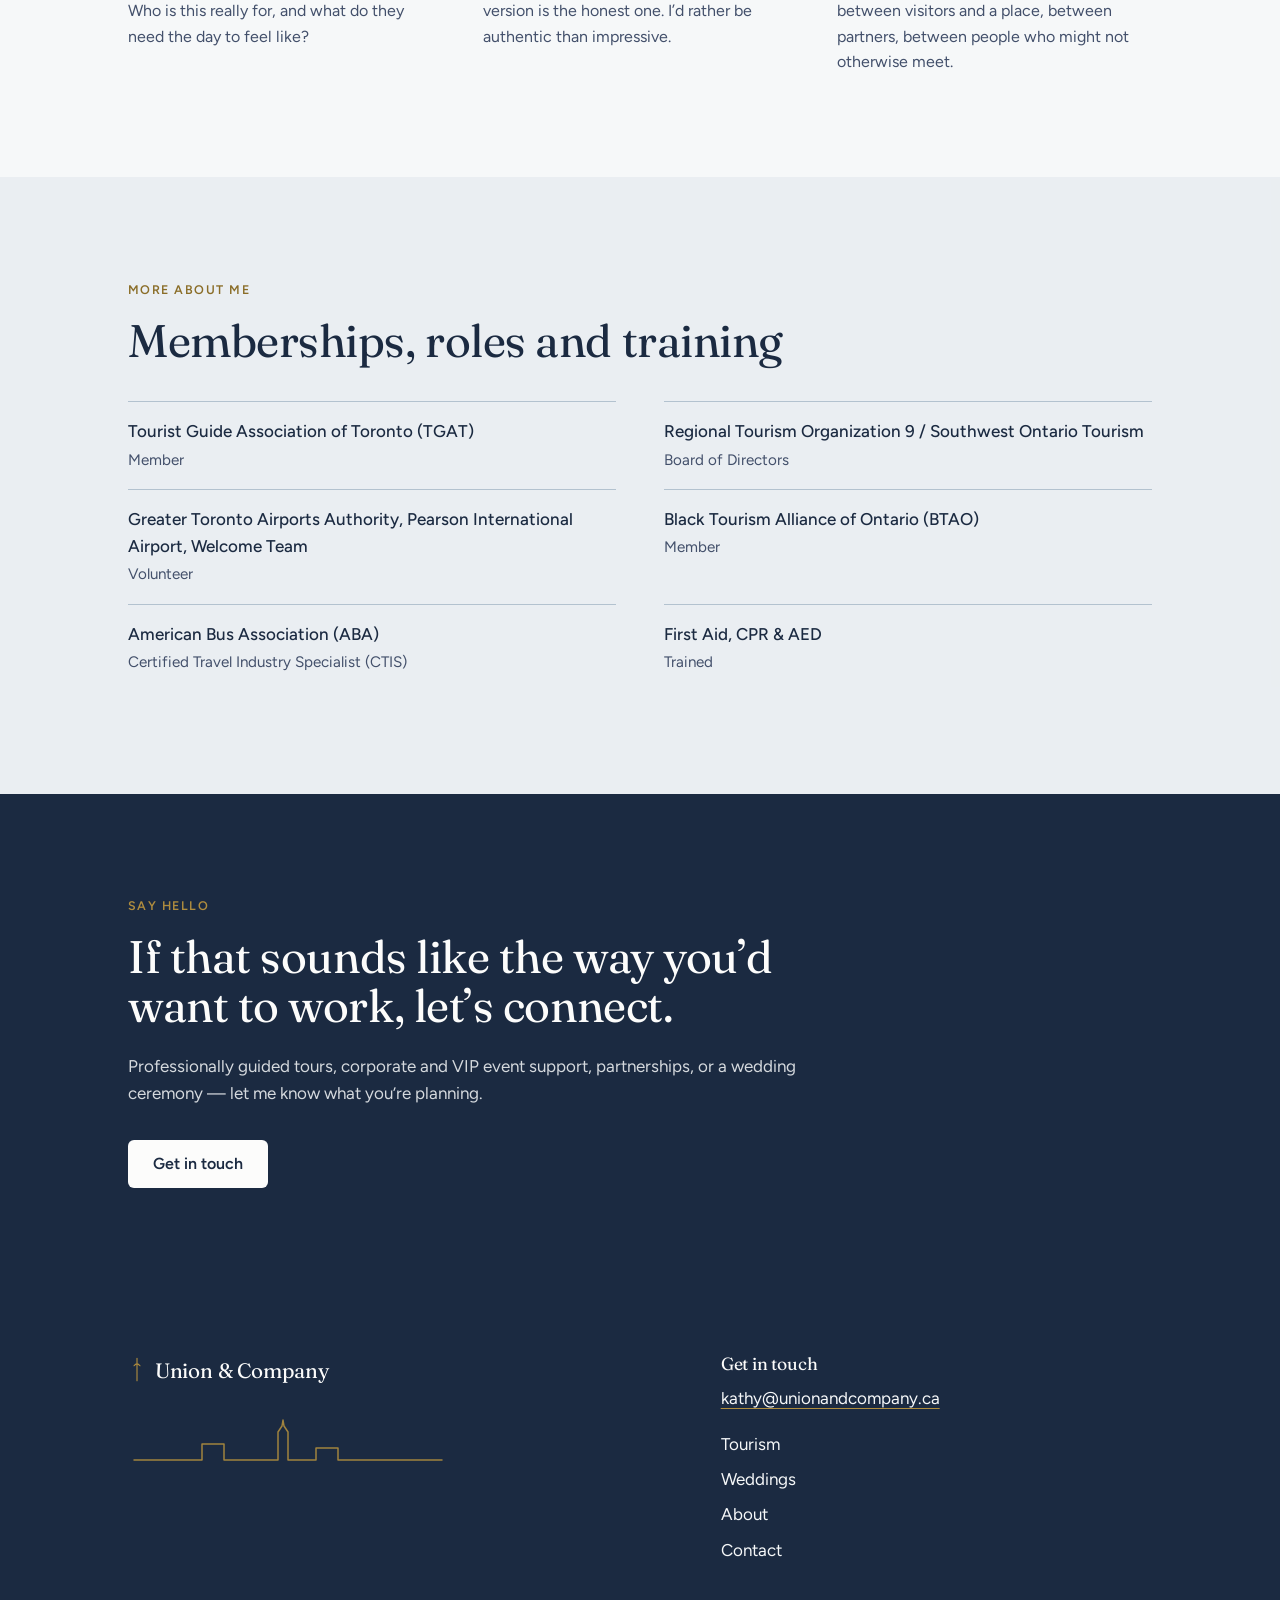
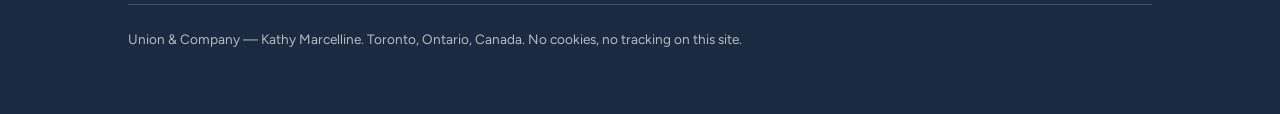
==== commit 67e81569: "Set business email to kathy@unionandcompany.ca Replaces the placeholder address in every footer and " ====
--- a/about.html
+++ b/about.html
@@ -183,8 +183,7 @@
         </div>
         <div class="footer__contact">
           <h2>Get in touch</h2>
-          <!-- TODO: confirm with Kathy — replace with her real business email. -->
-          <p><a href="mailto:hello@unionandcompany.ca">hello@unionandcompany.ca</a></p>
+          <p><a href="mailto:kathy@unionandcompany.ca">kathy@unionandcompany.ca</a></p>
           <nav aria-label="Footer">
             <ul>
               <li><a href="tourism.html">Tourism</a></li>
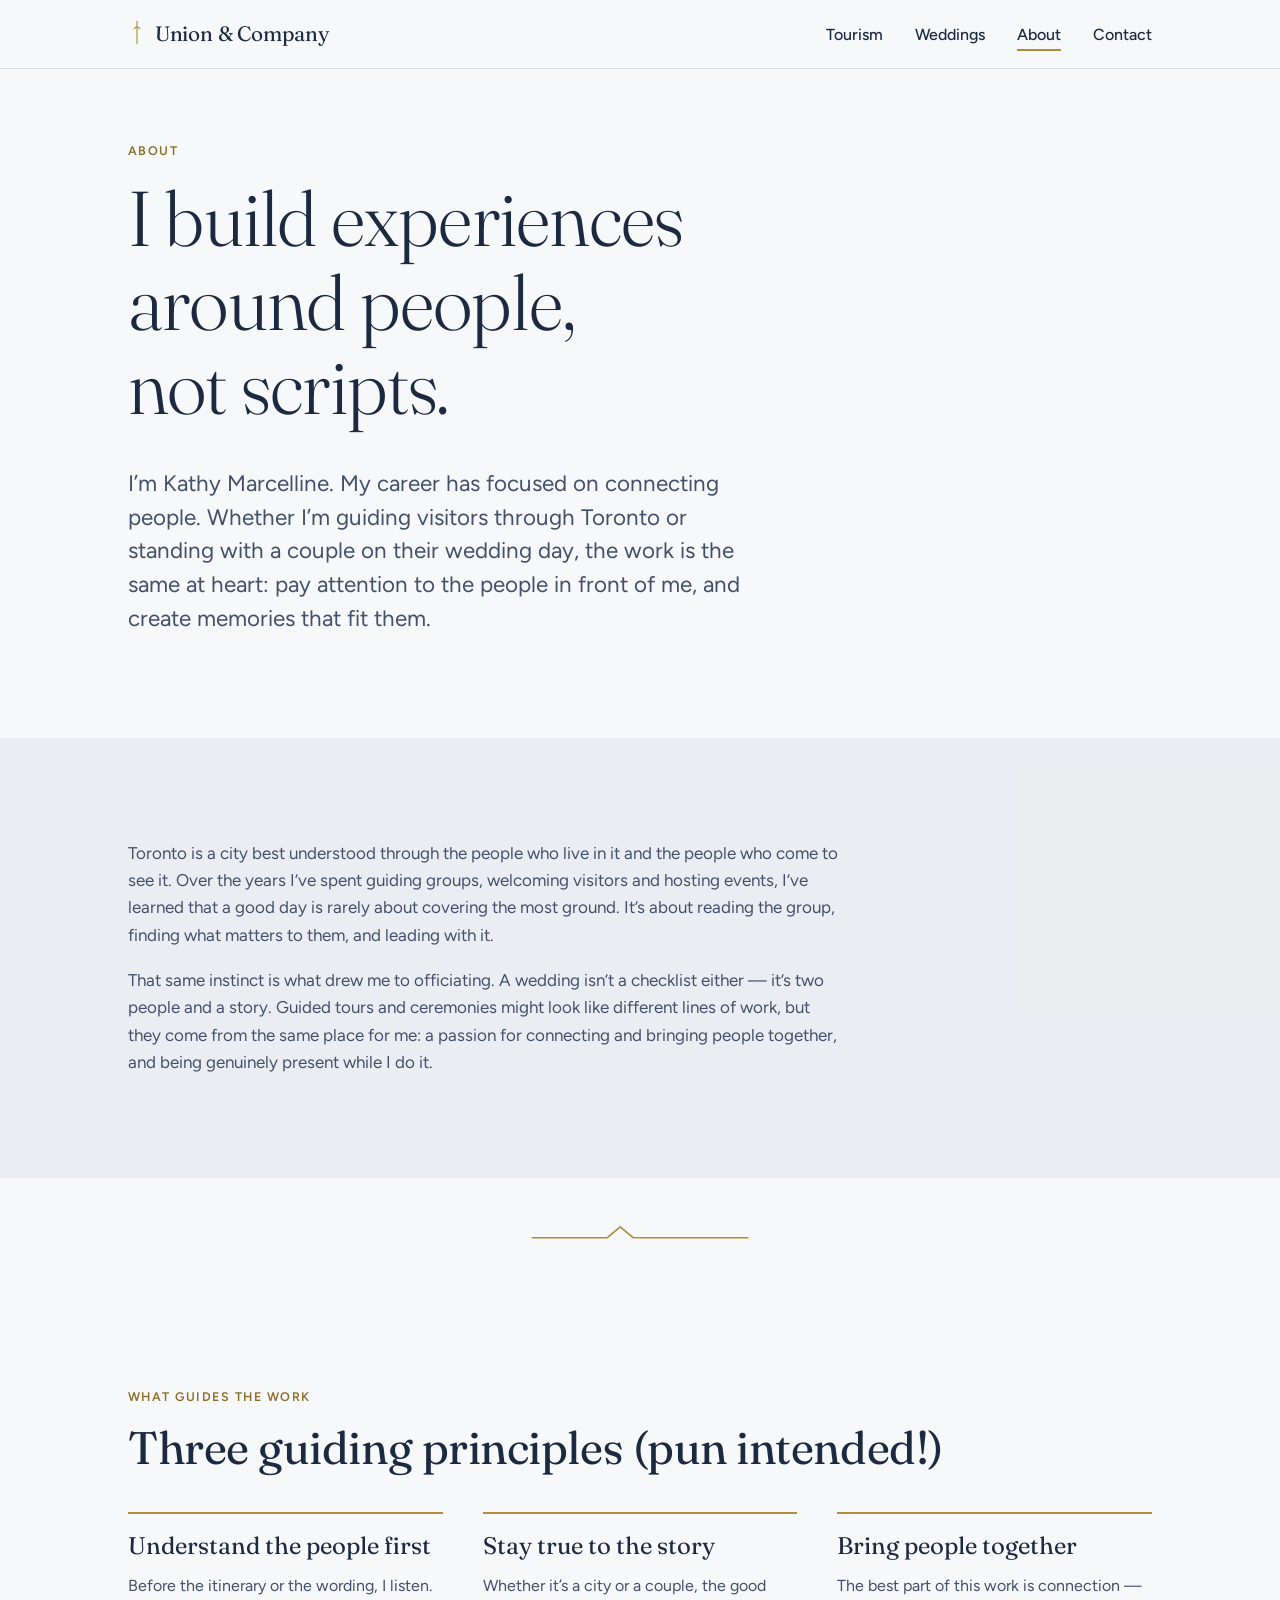
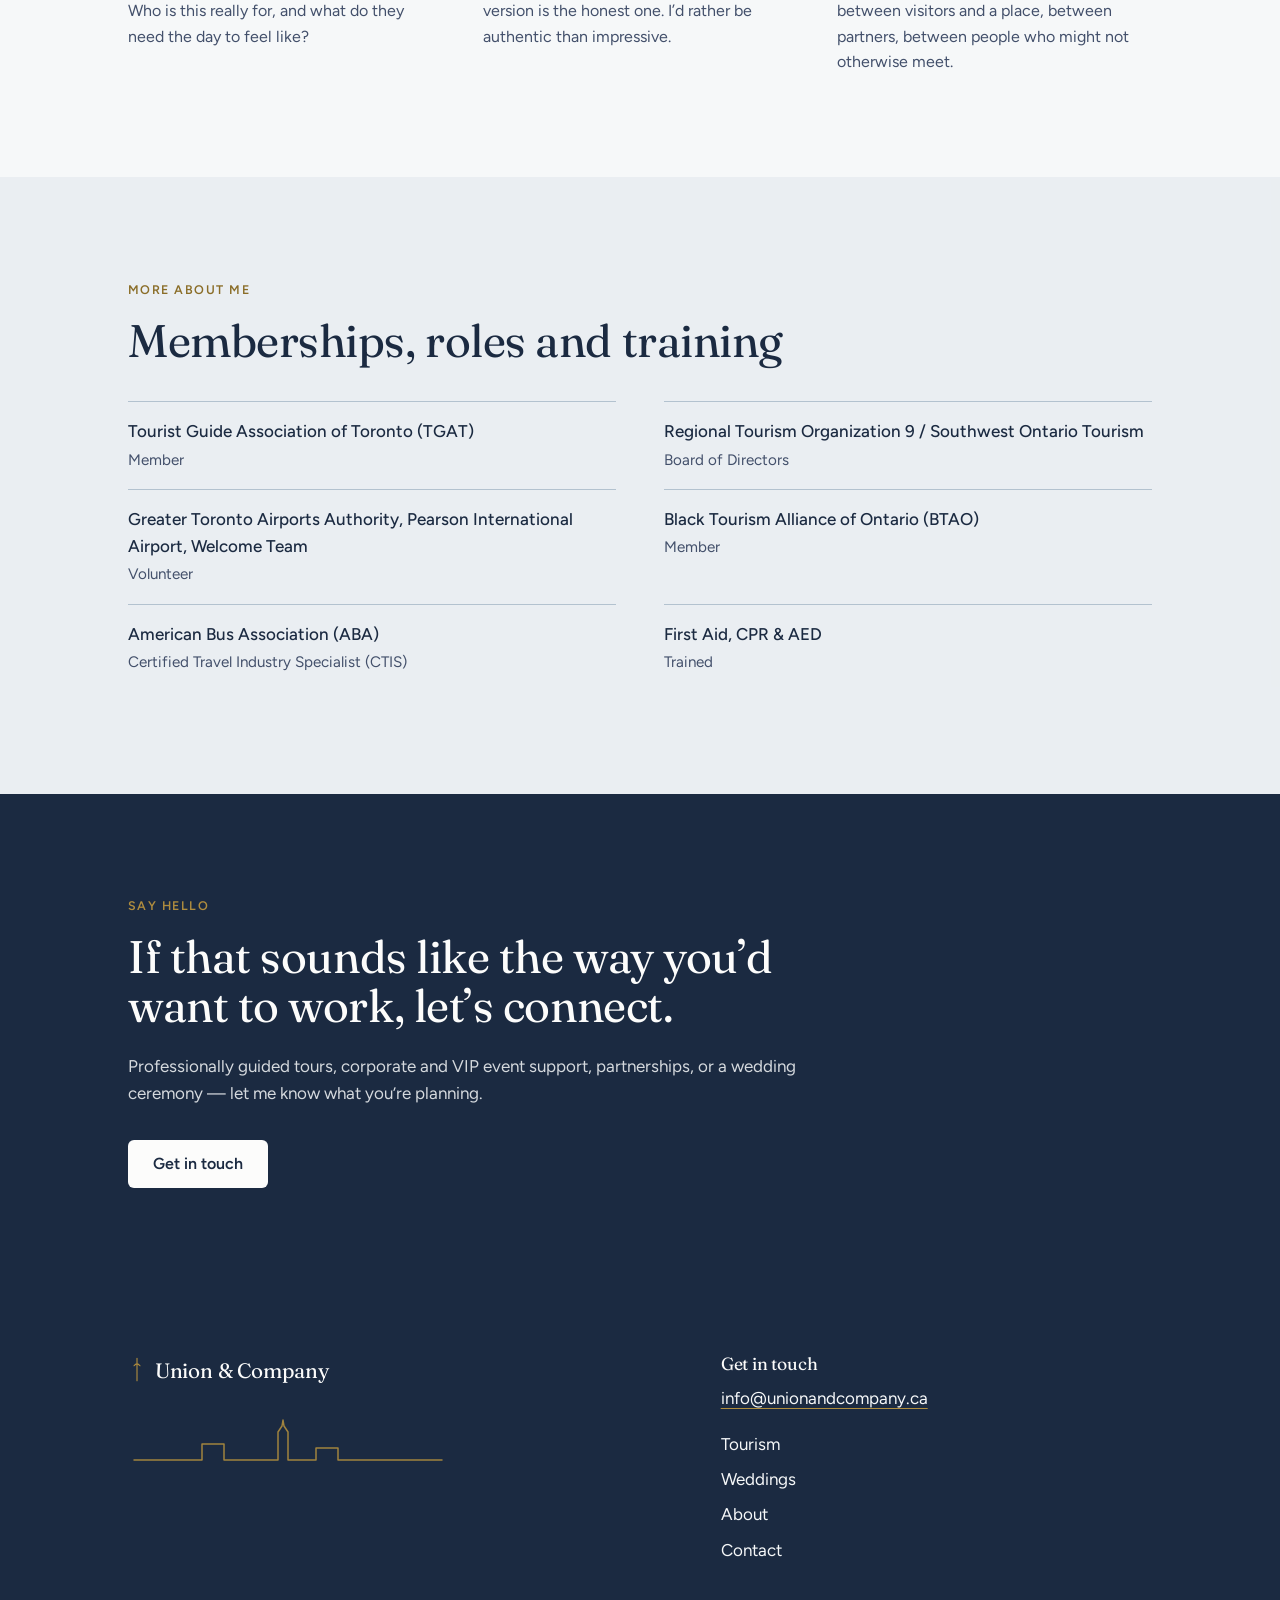
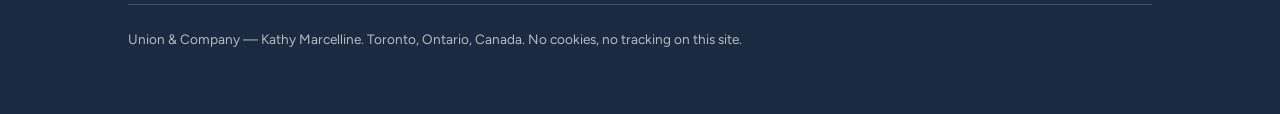
==== commit 41295407: "Replace the business email with info@unionandcompany.ca and remove the inquiry form At Kathy's reque" ====
--- a/about.html
+++ b/about.html
@@ -183,7 +183,7 @@
         </div>
         <div class="footer__contact">
           <h2>Get in touch</h2>
-          <p><a href="mailto:kathy@unionandcompany.ca">kathy@unionandcompany.ca</a></p>
+          <p><a href="mailto:info@unionandcompany.ca">info@unionandcompany.ca</a></p>
           <nav aria-label="Footer">
             <ul>
               <li><a href="tourism.html">Tourism</a></li>
--- a/css/styles.css
+++ b/css/styles.css
@@ -657,3 +657,12 @@
   .js .reveal { opacity: 1; transform: none; }
   .js .skyline-hero { animation: none; }
 }
+
+/* Contact options (replaced the inquiry form, October 2026) */
+.contact-options__title { margin-bottom: 1.25rem; }
+.contact-options__list { list-style: none; margin: 0; padding: 0; display: grid; gap: 1.25rem; }
+.contact-option .btn { margin-top: 1rem; }
+.contact-option.is-requested { outline: 2px solid var(--brass); outline-offset: 4px; }
+@media (min-width: 768px) {
+  .contact-layout .contact-options { margin-top: 1.5rem; }
+}
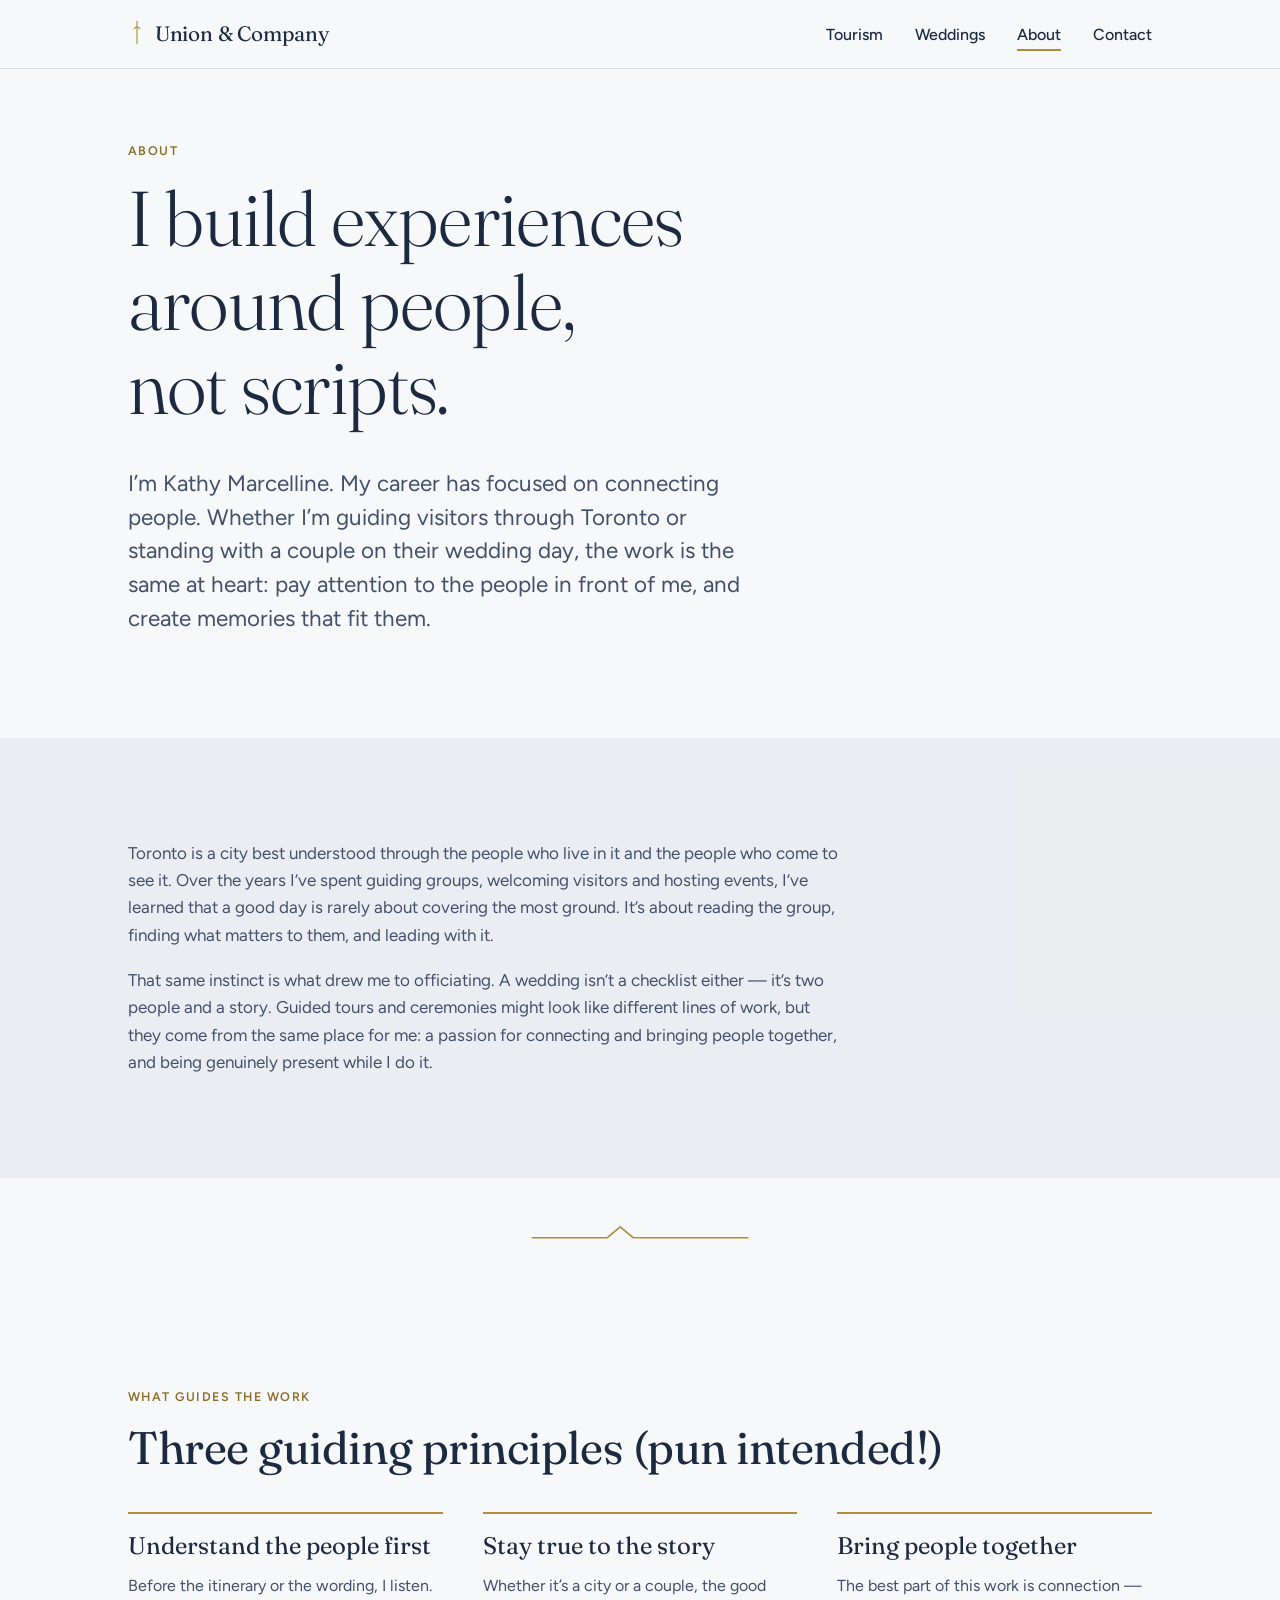
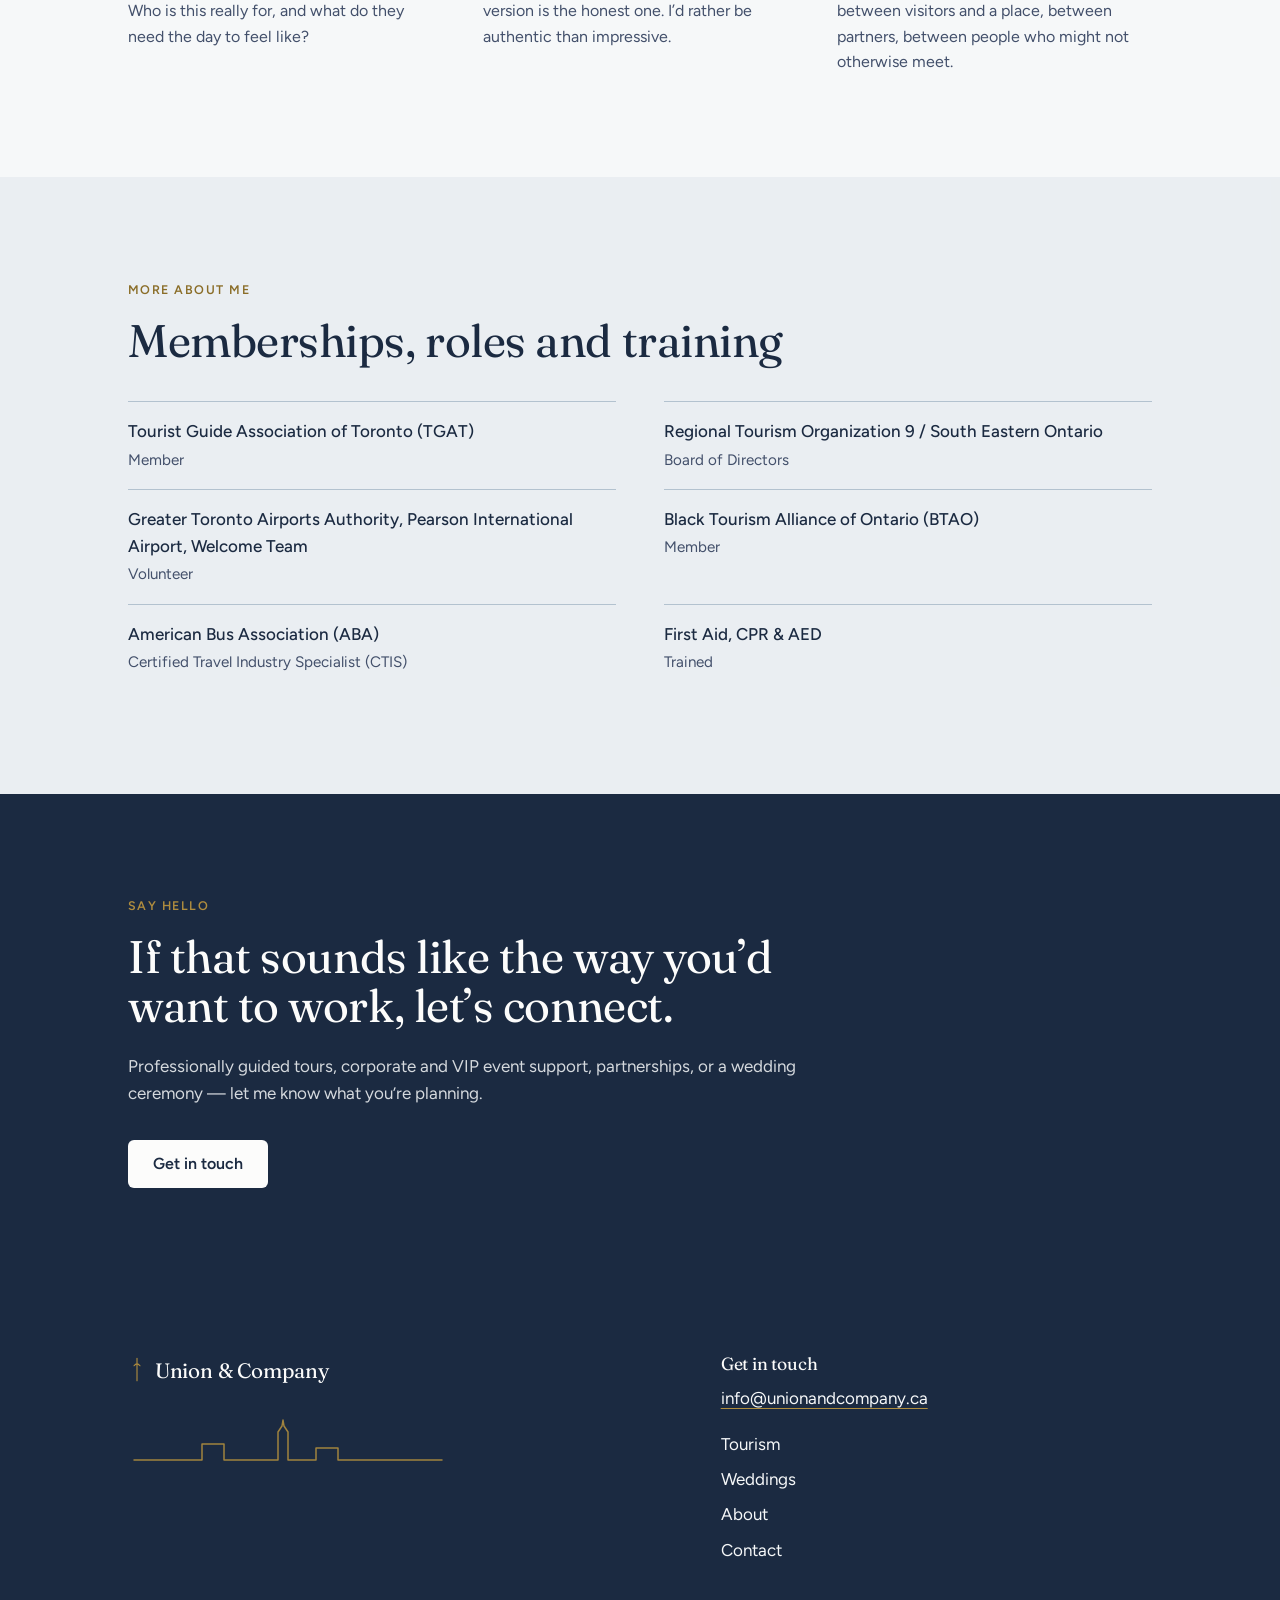
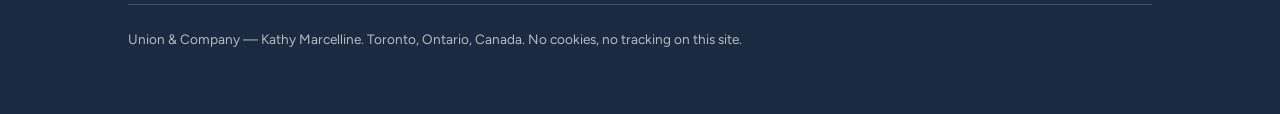
==== commit e4671e3e: "About: correct RTO 9 affiliation to South Eastern Ontario Fix the Memberships entry — RTO 9 is South" ====
--- a/about.html
+++ b/about.html
@@ -128,7 +128,7 @@
             <span class="affiliation__role">Member</span>
           </li>
           <li>
-            <span class="affiliation__org">Regional Tourism Organization 9 / Southwest Ontario Tourism</span>
+            <span class="affiliation__org">Regional Tourism Organization 9 / South Eastern Ontario</span>
             <span class="affiliation__role">Board of Directors</span>
           </li>
           <li>
